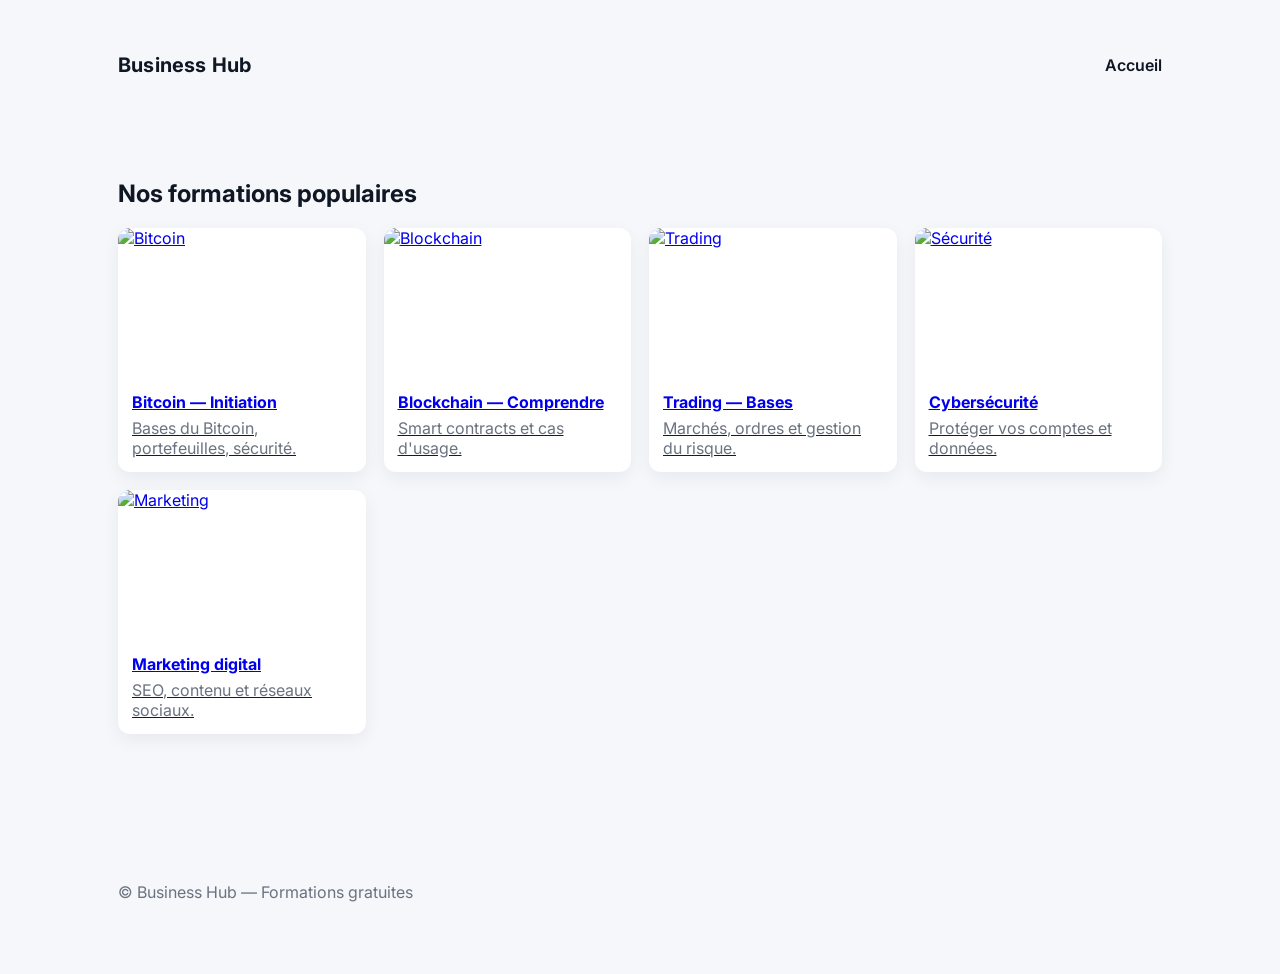
==== courses/index.html @ ba14acfb "Improve design: modern styles, hero image, course cards with photos, update course pages" ====
<!doctype html>
<html lang="fr">
<head>
  <meta charset="utf-8">
  <meta name="viewport" content="width=device-width,initial-scale=1">
  <title>Formations — Business Hub</title>
  <link href="https://fonts.googleapis.com/css2?family=Inter:wght@300;400;600;700&display=swap" rel="stylesheet">
  <link rel="stylesheet" href="/assets/css/styles.css">
</head>
<body>
  <header class="site-header"><div class="container header-inner"><h1 class="logo">Business Hub</h1><nav class="main-nav"><a href="/">Accueil</a></nav></div></header>
  <main class="container">
    <h2>Nos formations populaires</h2>
    <div class="grid">
      <article class="course-card"><a href="/courses/bitcoin/"><img src="https://images.unsplash.com/photo-1545239351-1141bd82e8a6?auto=format&fit=crop&w=800&q=60" alt="Bitcoin"><div class="card-body"><h4>Bitcoin — Initiation</h4><p>Bases du Bitcoin, portefeuilles, sécurité.</p></div></a></article>
      <article class="course-card"><a href="/courses/blockchain/"><img src="https://images.unsplash.com/photo-1556157382-97eda2d62296?auto=format&fit=crop&w=800&q=60" alt="Blockchain"><div class="card-body"><h4>Blockchain — Comprendre</h4><p>Smart contracts et cas d'usage.</p></div></a></article>
      <article class="course-card"><a href="/courses/trading/"><img src="https://images.unsplash.com/photo-1519824145371-296894a0daa9?auto=format&fit=crop&w=800&q=60" alt="Trading"><div class="card-body"><h4>Trading — Bases</h4><p>Marchés, ordres et gestion du risque.</p></div></a></article>
      <article class="course-card"><a href="/courses/security/"><img src="https://images.unsplash.com/photo-1526378720722-6b8f2a1b1a92?auto=format&fit=crop&w=800&q=60" alt="Sécurité"><div class="card-body"><h4>Cybersécurité</h4><p>Protéger vos comptes et données.</p></div></a></article>
      <article class="course-card"><a href="/courses/marketing/"><img src="https://images.unsplash.com/photo-1498050108023-c5249f4df085?auto=format&fit=crop&w=800&q=60" alt="Marketing"><div class="card-body"><h4>Marketing digital</h4><p>SEO, contenu et réseaux sociaux.</p></div></a></article>
    </div>
  </main>
  <footer class="site-footer"><div class="container footer-inner"><div><p class="muted">© Business Hub — Formations gratuites</p></div></div></footer>
</body>
</html>
---- assets/css/styles.css ----
/* Modern styles pour Business Hub */
:root{
  --bg: #f5f7fb;
  --card: #ffffff;
  --text: #0f1724;
  --muted: #6b7280;
  --accent: linear-gradient(90deg,#0ea5e9,#6366f1);
  --accent-color: #0ea5e9;
  --radius: 12px;
}
*{box-sizing:border-box}
body{font-family:Inter,Arial,Helvetica,sans-serif;margin:0;background:var(--bg);color:var(--text);-webkit-font-smoothing:antialiased}
.container{max-width:1100px;margin:0 auto;padding:28px}
.site-header{background:transparent;padding:12px 0}
.header-inner{display:flex;align-items:center;justify-content:space-between}
.logo{font-weight:700;font-size:20px;letter-spacing:0.2px}
.main-nav a{margin-left:18px;color:var(--text);text-decoration:none;font-weight:600}
.hero{background-image:linear-gradient(180deg, rgba(0,0,0,0.25), rgba(0,0,0,0.05)), url('https://images.unsplash.com/photo-1518770660439-4636190af475?auto=format&fit=crop&w=1600&q=60');background-size:cover;background-position:center;color:#fff;padding:64px 0;border-radius:16px;margin:20px 28px}
.hero-inner{display:flex;gap:24px;align-items:center}
.hero-text{flex:1}
.hero-text h2{font-size:36px;margin:0 0 12px;font-weight:700}
.lead{opacity:0.95;font-size:16px;margin-bottom:18px}
.hero-aside{width:240px;display:flex;flex-direction:column;gap:12px}
.card.small{background:rgba(255,255,255,0.06);padding:12px;border-radius:10px}
.card.small h4{margin:0 0 6px}
.btn{background:var(--accent-color);color:#fff;padding:10px 16px;border-radius:10px;text-decoration:none;font-weight:700}
.courses-section{margin-top:28px}
.courses-section h3{margin:10px 0 18px}
.grid{display:grid;grid-template-columns:repeat(auto-fit,minmax(240px,1fr));gap:18px}
.course-card{background:var(--card);border-radius:12px;overflow:hidden;box-shadow:0 6px 18px rgba(15,23,36,0.06);transition:transform .18s ease,box-shadow .18s ease}
.course-card:hover{transform:translateY(-6px);box-shadow:0 14px 30px rgba(2,6,23,0.12)}
.course-card img{width:100%;height:150px;object-fit:cover;display:block}
.course-card .card-body{padding:14px}
.course-card h4{margin:0 0 6px}
.course-card p{margin:0;color:var(--muted)}
.features{display:flex;gap:18px;margin:36px 28px}
.feature{background:var(--card);padding:18px;border-radius:12px;flex:1;box-shadow:0 6px 18px rgba(15,23,36,0.04)}
.site-footer{margin-top:48px;padding:28px 0;background:transparent}
.footer-inner{display:flex;justify-content:space-between;align-items:center}
.muted{color:var(--muted)}
@media(max-width:800px){
  .hero-inner{flex-direction:column}
  .hero-aside{width:100%;flex-direction:row}
  .features{flex-direction:column}
  .courses-section{margin:18px}
}
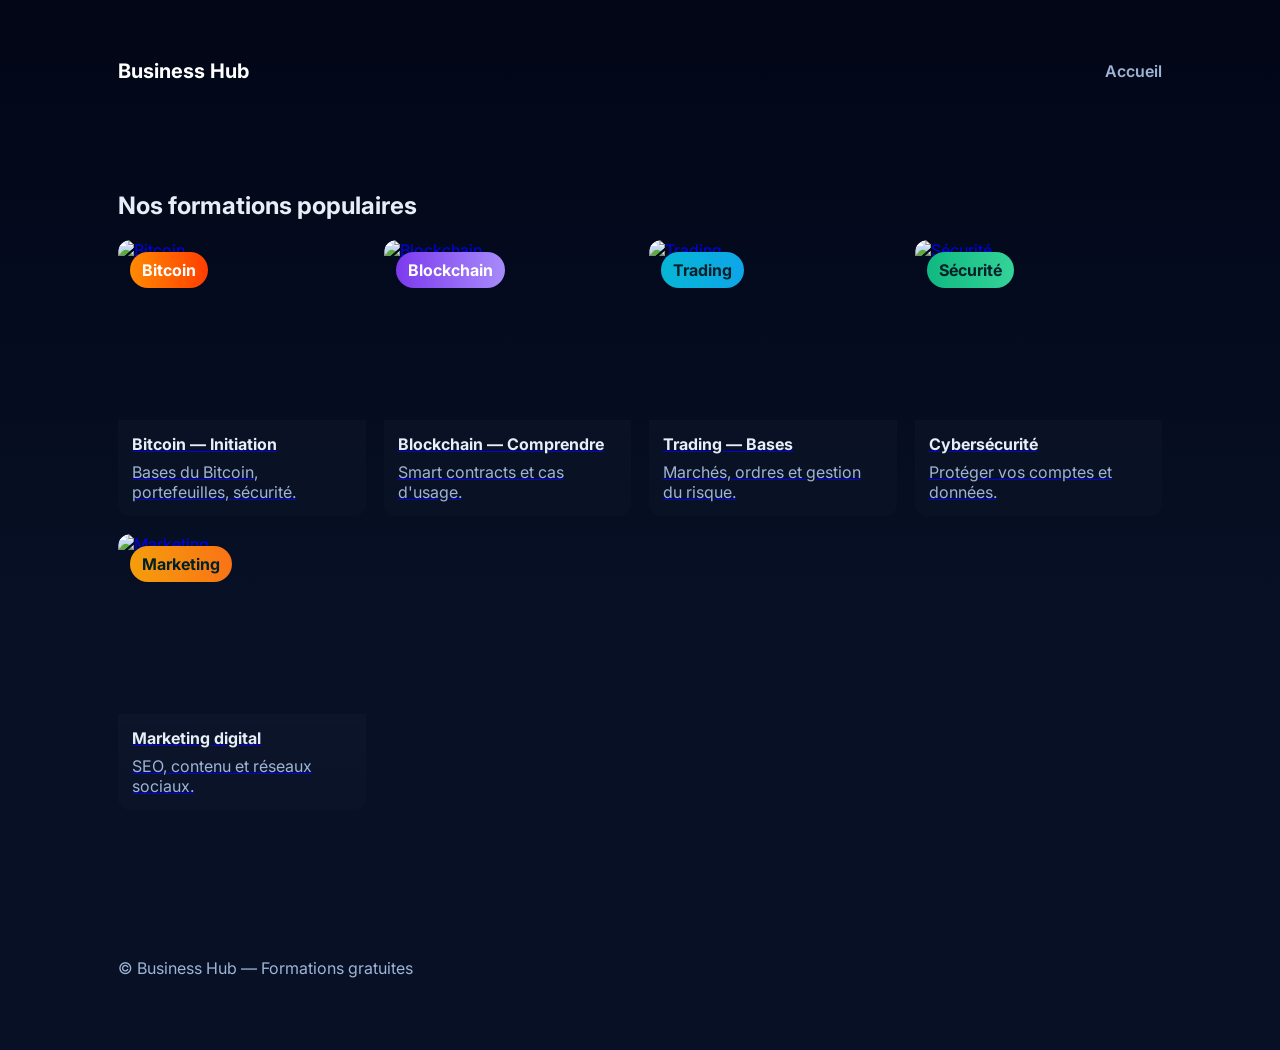
==== commit ec89ab32: "Apply Vibrant Gradient theme (Option A): update index, courses and styles" ====
--- a/courses/index.html
+++ b/courses/index.html
@@ -12,11 +12,11 @@
   <main class="container">
     <h2>Nos formations populaires</h2>
     <div class="grid">
-      <article class="course-card"><a href="/courses/bitcoin/"><img src="https://images.unsplash.com/photo-1545239351-1141bd82e8a6?auto=format&fit=crop&w=800&q=60" alt="Bitcoin"><div class="card-body"><h4>Bitcoin — Initiation</h4><p>Bases du Bitcoin, portefeuilles, sécurité.</p></div></a></article>
-      <article class="course-card"><a href="/courses/blockchain/"><img src="https://images.unsplash.com/photo-1556157382-97eda2d62296?auto=format&fit=crop&w=800&q=60" alt="Blockchain"><div class="card-body"><h4>Blockchain — Comprendre</h4><p>Smart contracts et cas d'usage.</p></div></a></article>
-      <article class="course-card"><a href="/courses/trading/"><img src="https://images.unsplash.com/photo-1519824145371-296894a0daa9?auto=format&fit=crop&w=800&q=60" alt="Trading"><div class="card-body"><h4>Trading — Bases</h4><p>Marchés, ordres et gestion du risque.</p></div></a></article>
-      <article class="course-card"><a href="/courses/security/"><img src="https://images.unsplash.com/photo-1526378720722-6b8f2a1b1a92?auto=format&fit=crop&w=800&q=60" alt="Sécurité"><div class="card-body"><h4>Cybersécurité</h4><p>Protéger vos comptes et données.</p></div></a></article>
-      <article class="course-card"><a href="/courses/marketing/"><img src="https://images.unsplash.com/photo-1498050108023-c5249f4df085?auto=format&fit=crop&w=800&q=60" alt="Marketing"><div class="card-body"><h4>Marketing digital</h4><p>SEO, contenu et réseaux sociaux.</p></div></a></article>
+      <article class="course-card"><a href="/courses/bitcoin/"><div class="card-media"><img src="https://images.unsplash.com/photo-1545239351-1141bd82e8a6?auto=format&fit=crop&w=1200&q=60" alt="Bitcoin"><span class="badge orange">Bitcoin</span></div><div class="card-body"><h4>Bitcoin — Initiation</h4><p>Bases du Bitcoin, portefeuilles, sécurité.</p></div></a></article>
+      <article class="course-card"><a href="/courses/blockchain/"><div class="card-media"><img src="https://images.unsplash.com/photo-1556157382-97eda2d62296?auto=format&fit=crop&w=1200&q=60" alt="Blockchain"><span class="badge purple">Blockchain</span></div><div class="card-body"><h4>Blockchain — Comprendre</h4><p>Smart contracts et cas d'usage.</p></div></a></article>
+      <article class="course-card"><a href="/courses/trading/"><div class="card-media"><img src="https://images.unsplash.com/photo-1519824145371-296894a0daa9?auto=format&fit=crop&w=1200&q=60" alt="Trading"><span class="badge blue">Trading</span></div><div class="card-body"><h4>Trading — Bases</h4><p>Marchés, ordres et gestion du risque.</p></div></a></article>
+      <article class="course-card"><a href="/courses/security/"><div class="card-media"><img src="https://images.unsplash.com/photo-1526378720722-6b8f2a1b1a92?auto=format&fit=crop&w=1200&q=60" alt="Sécurité"><span class="badge green">Sécurité</span></div><div class="card-body"><h4>Cybersécurité</h4><p>Protéger vos comptes et données.</p></div></a></article>
+      <article class="course-card"><a href="/courses/marketing/"><div class="card-media"><img src="https://images.unsplash.com/photo-1498050108023-c5249f4df085?auto=format&fit=crop&w=1200&q=60" alt="Marketing"><span class="badge yellow">Marketing</span></div><div class="card-body"><h4>Marketing digital</h4><p>SEO, contenu et réseaux sociaux.</p></div></a></article>
     </div>
   </main>
   <footer class="site-footer"><div class="container footer-inner"><div><p class="muted">© Business Hub — Formations gratuites</p></div></div></footer>
--- a/assets/css/styles.css
+++ b/assets/css/styles.css
@@ -1,40 +1,49 @@
-/* Modern styles pour Business Hub */
+/* Vibrant Gradient Theme for Business Hub */
 :root{
-  --bg: #f5f7fb;
-  --card: #ffffff;
-  --text: #0f1724;
-  --muted: #6b7280;
-  --accent: linear-gradient(90deg,#0ea5e9,#6366f1);
-  --accent-color: #0ea5e9;
-  --radius: 12px;
+  --bg: #0f1724; /* dark base under hero */
+  --site-bg: #0b1020;
+  --card-bg: rgba(255,255,255,0.02);
+  --text: #e6eef8;
+  --muted: #9fb4d6;
+  --accent-start: #7c3aed; /* violet */
+  --accent-end: #06b6d4; /* cyan */
+  --btn-color: linear-gradient(90deg,var(--accent-start),var(--accent-end));
+  --radius: 14px;
 }
 *{box-sizing:border-box}
-body{font-family:Inter,Arial,Helvetica,sans-serif;margin:0;background:var(--bg);color:var(--text);-webkit-font-smoothing:antialiased}
+body{font-family:Inter,Arial,Helvetica,sans-serif;margin:0;background:linear-gradient(180deg,#020617 0%, #071025 60%);color:var(--text);-webkit-font-smoothing:antialiased}
 .container{max-width:1100px;margin:0 auto;padding:28px}
-.site-header{background:transparent;padding:12px 0}
+.site-header{background:transparent;padding:18px 0}
 .header-inner{display:flex;align-items:center;justify-content:space-between}
-.logo{font-weight:700;font-size:20px;letter-spacing:0.2px}
-.main-nav a{margin-left:18px;color:var(--text);text-decoration:none;font-weight:600}
-.hero{background-image:linear-gradient(180deg, rgba(0,0,0,0.25), rgba(0,0,0,0.05)), url('https://images.unsplash.com/photo-1518770660439-4636190af475?auto=format&fit=crop&w=1600&q=60');background-size:cover;background-position:center;color:#fff;padding:64px 0;border-radius:16px;margin:20px 28px}
+.logo{font-weight:700;font-size:20px;color:#fff}
+.main-nav a{margin-left:18px;color:var(--muted);text-decoration:none;font-weight:600}
+.hero.vibrant-hero{padding:56px 0;border-radius:16px;margin:8px 28px;background:linear-gradient(135deg, rgba(124,58,237,0.85), rgba(6,182,212,0.85));box-shadow:0 18px 40px rgba(6,11,23,0.5)}
 .hero-inner{display:flex;gap:24px;align-items:center}
-.hero-text{flex:1}
-.hero-text h2{font-size:36px;margin:0 0 12px;font-weight:700}
-.lead{opacity:0.95;font-size:16px;margin-bottom:18px}
-.hero-aside{width:240px;display:flex;flex-direction:column;gap:12px}
-.card.small{background:rgba(255,255,255,0.06);padding:12px;border-radius:10px}
-.card.small h4{margin:0 0 6px}
-.btn{background:var(--accent-color);color:#fff;padding:10px 16px;border-radius:10px;text-decoration:none;font-weight:700}
+.hero-text{flex:1;color:#fff}
+.hero-text h2{font-size:40px;margin:0 0 12px;font-weight:800;letter-spacing:-0.4px}
+.lead{opacity:0.95;font-size:17px;margin-bottom:18px}
+.hero-aside{width:260px;display:flex;flex-direction:column;gap:12px}
+.card.small{background:rgba(255,255,255,0.08);padding:14px;border-radius:12px;color:#fff}
+.card.small.muted{background:rgba(0,0,0,0.12)}
+.btn-cta{display:inline-block;padding:12px 18px;border-radius:12px;color:#0b1020;font-weight:800;text-decoration:none;background:var(--btn-color)}
 .courses-section{margin-top:28px}
-.courses-section h3{margin:10px 0 18px}
+.courses-section h3{color:var(--text);margin:10px 0 18px}
 .grid{display:grid;grid-template-columns:repeat(auto-fit,minmax(240px,1fr));gap:18px}
-.course-card{background:var(--card);border-radius:12px;overflow:hidden;box-shadow:0 6px 18px rgba(15,23,36,0.06);transition:transform .18s ease,box-shadow .18s ease}
-.course-card:hover{transform:translateY(-6px);box-shadow:0 14px 30px rgba(2,6,23,0.12)}
-.course-card img{width:100%;height:150px;object-fit:cover;display:block}
-.course-card .card-body{padding:14px}
-.course-card h4{margin:0 0 6px}
+.course-card{background:transparent;border-radius:12px;overflow:hidden;transition:transform .18s ease,box-shadow .18s ease}
+.course-card .card-media{position:relative}
+.course-card img{width:100%;height:180px;object-fit:cover;display:block;border-radius:12px}
+.badge{position:absolute;left:12px;top:12px;padding:8px 12px;border-radius:999px;font-weight:700;color:#061226;background:rgba(255,255,255,0.9)}
+.badge.orange{background:linear-gradient(90deg,#ff8a00,#ff3d00);color:#fff}
+.badge.purple{background:linear-gradient(90deg,#7c3aed,#a78bfa);color:#fff}
+.badge.blue{background:linear-gradient(90deg,#06b6d4,#0ea5e9);color:#022126}
+.badge.green{background:linear-gradient(90deg,#10b981,#34d399);color:#022126}
+.badge.yellow{background:linear-gradient(90deg,#f59e0b,#f97316);color:#022126}
+.course-card .card-body{padding:14px;background:linear-gradient(180deg, rgba(255,255,255,0.02), rgba(255,255,255,0.01));border-radius:0 0 12px 12px}
+.course-card h4{margin:0 0 8px;color:var(--text);font-weight:700}
 .course-card p{margin:0;color:var(--muted)}
+.course-card:hover{transform:translateY(-8px);box-shadow:0 20px 50px rgba(2,6,23,0.6)}
 .features{display:flex;gap:18px;margin:36px 28px}
-.feature{background:var(--card);padding:18px;border-radius:12px;flex:1;box-shadow:0 6px 18px rgba(15,23,36,0.04)}
+.feature{background:linear-gradient(180deg, rgba(255,255,255,0.02), rgba(255,255,255,0.01));padding:18px;border-radius:12px;flex:1;color:var(--muted)}
 .site-footer{margin-top:48px;padding:28px 0;background:transparent}
 .footer-inner{display:flex;justify-content:space-between;align-items:center}
 .muted{color:var(--muted)}
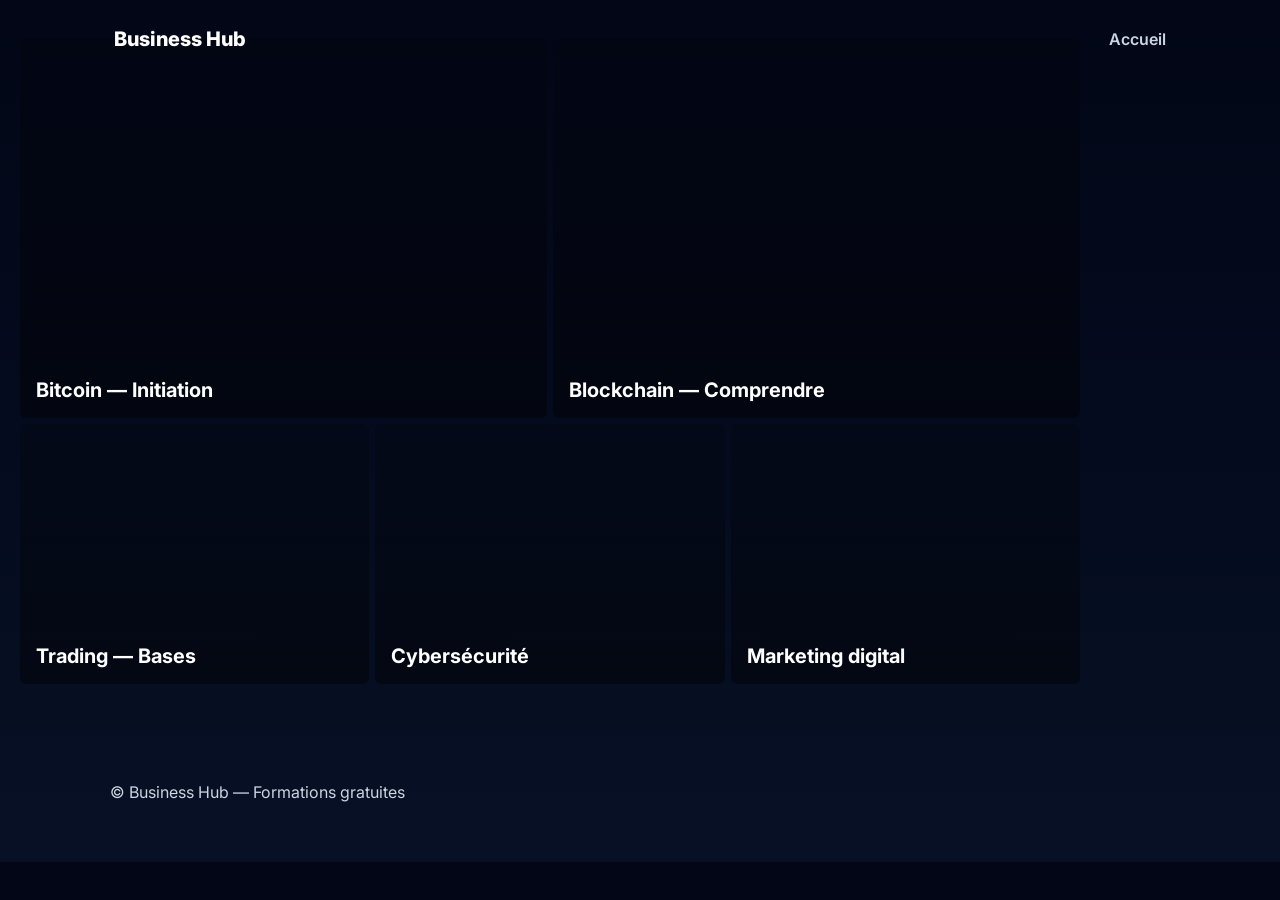
==== commit 25b86884: "Apply photo-centric full-bleed design: update index, css, courses pages" ====
--- a/courses/index.html
+++ b/courses/index.html
@@ -8,17 +8,16 @@
   <link rel="stylesheet" href="/assets/css/styles.css">
 </head>
 <body>
-  <header class="site-header"><div class="container header-inner"><h1 class="logo">Business Hub</h1><nav class="main-nav"><a href="/">Accueil</a></nav></div></header>
-  <main class="container">
-    <h2>Nos formations populaires</h2>
-    <div class="grid">
-      <article class="course-card"><a href="/courses/bitcoin/"><div class="card-media"><img src="https://images.unsplash.com/photo-1545239351-1141bd82e8a6?auto=format&fit=crop&w=1200&q=60" alt="Bitcoin"><span class="badge orange">Bitcoin</span></div><div class="card-body"><h4>Bitcoin — Initiation</h4><p>Bases du Bitcoin, portefeuilles, sécurité.</p></div></a></article>
-      <article class="course-card"><a href="/courses/blockchain/"><div class="card-media"><img src="https://images.unsplash.com/photo-1556157382-97eda2d62296?auto=format&fit=crop&w=1200&q=60" alt="Blockchain"><span class="badge purple">Blockchain</span></div><div class="card-body"><h4>Blockchain — Comprendre</h4><p>Smart contracts et cas d'usage.</p></div></a></article>
-      <article class="course-card"><a href="/courses/trading/"><div class="card-media"><img src="https://images.unsplash.com/photo-1519824145371-296894a0daa9?auto=format&fit=crop&w=1200&q=60" alt="Trading"><span class="badge blue">Trading</span></div><div class="card-body"><h4>Trading — Bases</h4><p>Marchés, ordres et gestion du risque.</p></div></a></article>
-      <article class="course-card"><a href="/courses/security/"><div class="card-media"><img src="https://images.unsplash.com/photo-1526378720722-6b8f2a1b1a92?auto=format&fit=crop&w=1200&q=60" alt="Sécurité"><span class="badge green">Sécurité</span></div><div class="card-body"><h4>Cybersécurité</h4><p>Protéger vos comptes et données.</p></div></a></article>
-      <article class="course-card"><a href="/courses/marketing/"><div class="card-media"><img src="https://images.unsplash.com/photo-1498050108023-c5249f4df085?auto=format&fit=crop&w=1200&q=60" alt="Marketing"><span class="badge yellow">Marketing</span></div><div class="card-body"><h4>Marketing digital</h4><p>SEO, contenu et réseaux sociaux.</p></div></a></article>
-    </div>
+  <header class="site-header simple"><div class="header-inner container"><h1 class="logo">Business Hub</h1><nav class="main-nav"><a href="/">Accueil</a></nav></div></header>
+  <main>
+    <section class="courses-photo-grid container">
+      <a class="grid-item" href="/courses/bitcoin/" style="background-image:url('https://images.unsplash.com/photo-1545239351-1141bd82e8a6?auto=format&fit=crop&w=1600&q=60')"><div class="overlay"><h3>Bitcoin — Initiation</h3></div></a>
+      <a class="grid-item" href="/courses/blockchain/" style="background-image:url('https://images.unsplash.com/photo-1556157382-97eda2d62296?auto=format&fit=crop&w=1600&q=60')"><div class="overlay"><h3>Blockchain — Comprendre</h3></div></a>
+      <a class="grid-item" href="/courses/trading/" style="background-image:url('https://images.unsplash.com/photo-1519824145371-296894a0daa9?auto=format&fit=crop&w=1600&q=60')"><div class="overlay"><h3>Trading — Bases</h3></div></a>
+      <a class="grid-item" href="/courses/security/" style="background-image:url('https://images.unsplash.com/photo-1526378720722-6b8f2a1b1a92?auto=format&fit=crop&w=1600&q=60')"><div class="overlay"><h3>Cybersécurité</h3></div></a>
+      <a class="grid-item" href="/courses/marketing/" style="background-image:url('https://images.unsplash.com/photo-1498050108023-c5249f4df085?auto=format&fit=crop&w=1600&q=60')"><div class="overlay"><h3>Marketing digital</h3></div></a>
+    </section>
   </main>
-  <footer class="site-footer"><div class="container footer-inner"><div><p class="muted">© Business Hub — Formations gratuites</p></div></div></footer>
+  <footer class="site-footer simple"><div class="container footer-inner"><p class="muted">© Business Hub — Formations gratuites</p></div></footer>
 </body>
 </html>
--- a/assets/css/styles.css
+++ b/assets/css/styles.css
@@ -1,55 +1,48 @@
-/* Vibrant Gradient Theme for Business Hub */
+/* Photo-first styles for Business Hub - full bleed, minimal contours */
 :root{
-  --bg: #0f1724; /* dark base under hero */
-  --site-bg: #0b1020;
-  --card-bg: rgba(255,255,255,0.02);
-  --text: #e6eef8;
-  --muted: #9fb4d6;
-  --accent-start: #7c3aed; /* violet */
-  --accent-end: #06b6d4; /* cyan */
-  --btn-color: linear-gradient(90deg,var(--accent-start),var(--accent-end));
-  --radius: 14px;
+  --bg-dark:#061226;
+  --text:#ffffff;
+  --muted:#cbd5e1;
+  --accent-start:#7c3aed;
+  --accent-end:#06b6d4;
 }
 *{box-sizing:border-box}
-body{font-family:Inter,Arial,Helvetica,sans-serif;margin:0;background:linear-gradient(180deg,#020617 0%, #071025 60%);color:var(--text);-webkit-font-smoothing:antialiased}
-.container{max-width:1100px;margin:0 auto;padding:28px}
-.site-header{background:transparent;padding:18px 0}
-.header-inner{display:flex;align-items:center;justify-content:space-between}
-.logo{font-weight:700;font-size:20px;color:#fff}
-.main-nav a{margin-left:18px;color:var(--muted);text-decoration:none;font-weight:600}
-.hero.vibrant-hero{padding:56px 0;border-radius:16px;margin:8px 28px;background:linear-gradient(135deg, rgba(124,58,237,0.85), rgba(6,182,212,0.85));box-shadow:0 18px 40px rgba(6,11,23,0.5)}
-.hero-inner{display:flex;gap:24px;align-items:center}
-.hero-text{flex:1;color:#fff}
-.hero-text h2{font-size:40px;margin:0 0 12px;font-weight:800;letter-spacing:-0.4px}
-.lead{opacity:0.95;font-size:17px;margin-bottom:18px}
-.hero-aside{width:260px;display:flex;flex-direction:column;gap:12px}
-.card.small{background:rgba(255,255,255,0.08);padding:14px;border-radius:12px;color:#fff}
-.card.small.muted{background:rgba(0,0,0,0.12)}
-.btn-cta{display:inline-block;padding:12px 18px;border-radius:12px;color:#0b1020;font-weight:800;text-decoration:none;background:var(--btn-color)}
-.courses-section{margin-top:28px}
-.courses-section h3{color:var(--text);margin:10px 0 18px}
-.grid{display:grid;grid-template-columns:repeat(auto-fit,minmax(240px,1fr));gap:18px}
-.course-card{background:transparent;border-radius:12px;overflow:hidden;transition:transform .18s ease,box-shadow .18s ease}
-.course-card .card-media{position:relative}
-.course-card img{width:100%;height:180px;object-fit:cover;display:block;border-radius:12px}
-.badge{position:absolute;left:12px;top:12px;padding:8px 12px;border-radius:999px;font-weight:700;color:#061226;background:rgba(255,255,255,0.9)}
-.badge.orange{background:linear-gradient(90deg,#ff8a00,#ff3d00);color:#fff}
-.badge.purple{background:linear-gradient(90deg,#7c3aed,#a78bfa);color:#fff}
-.badge.blue{background:linear-gradient(90deg,#06b6d4,#0ea5e9);color:#022126}
-.badge.green{background:linear-gradient(90deg,#10b981,#34d399);color:#022126}
-.badge.yellow{background:linear-gradient(90deg,#f59e0b,#f97316);color:#022126}
-.course-card .card-body{padding:14px;background:linear-gradient(180deg, rgba(255,255,255,0.02), rgba(255,255,255,0.01));border-radius:0 0 12px 12px}
-.course-card h4{margin:0 0 8px;color:var(--text);font-weight:700}
-.course-card p{margin:0;color:var(--muted)}
-.course-card:hover{transform:translateY(-8px);box-shadow:0 20px 50px rgba(2,6,23,0.6)}
-.features{display:flex;gap:18px;margin:36px 28px}
-.feature{background:linear-gradient(180deg, rgba(255,255,255,0.02), rgba(255,255,255,0.01));padding:18px;border-radius:12px;flex:1;color:var(--muted)}
-.site-footer{margin-top:48px;padding:28px 0;background:transparent}
-.footer-inner{display:flex;justify-content:space-between;align-items:center}
+body{font-family:Inter,Arial,Helvetica,sans-serif;margin:0;background:linear-gradient(180deg,#020617 0%, #071025 100%);color:var(--text);-webkit-font-smoothing:antialiased}
+.container{max-width:1100px;margin:0 auto;padding:20px}
+.site-header.simple{position:fixed;top:0;left:0;right:0;background:transparent;padding:14px 0;z-index:40}
+.header-inner{display:flex;align-items:center;justify-content:space-between;padding:0 24px}
+.logo{font-weight:800;font-size:20px;color:#fff}
+.main-nav a{color:var(--muted);text-decoration:none;font-weight:600}
+
+/* Hero full-bleed */
+.hero.photo-hero{position:relative;height:64vh;min-height:420px;display:block}
+.hero-img{position:absolute;inset:0;width:100%;height:100%;object-fit:cover;filter:brightness(0.55);}
+.hero-overlay{position:relative;z-index:2;max-width:980px;margin:0 auto;padding:80px 24px;color:#fff;text-align:left}
+.hero-overlay h2{font-size:44px;margin:0 0 12px;line-height:1.02}
+.lead{font-size:18px;opacity:0.95;margin-bottom:18px}
+.btn-cta{display:inline-block;padding:12px 18px;border-radius:12px;color:#061226;font-weight:800;text-decoration:none;background:linear-gradient(90deg,var(--accent-start),var(--accent-end))}
+
+/* Photo grid - large tiles */
+.courses-photo-grid{display:grid;grid-template-columns:repeat(12,1fr);gap:6px;margin:18px 0}
+.grid-item{position:relative;display:block;height:260px;background-size:cover;background-position:center;border-radius:6px;grid-column:auto / span 12}
+.grid-item .overlay{position:absolute;inset:0;background:linear-gradient(180deg,rgba(0,0,0,0.2),rgba(0,0,0,0.45));display:flex;align-items:flex-end;padding:16px;border-radius:6px}
+.grid-item h3{margin:0;color:#fff;font-size:20px}
+
+/* Responsive layout: make first two tiles larger on wide screens */
+@media(min-width:900px){
+  .grid-item:nth-child(1){grid-column:span 6;height:380px}
+  .grid-item:nth-child(2){grid-column:span 6;height:380px}
+  .grid-item:nth-child(3){grid-column:span 4;height:260px}
+  .grid-item:nth-child(4){grid-column:span 4;height:260px}
+  .grid-item:nth-child(5){grid-column:span 4;height:260px}
+}
+
+.simple-info{padding:20px 24px;text-align:center}
 .muted{color:var(--muted)}
-@media(max-width:800px){
-  .hero-inner{flex-direction:column}
-  .hero-aside{width:100%;flex-direction:row}
-  .features{flex-direction:column}
-  .courses-section{margin:18px}
+.site-footer.simple{padding:24px 0}
+
+@media(max-width:600px){
+  .hero-overlay{padding:40px 16px;text-align:center}
+  .hero-overlay h2{font-size:26px}
+  .grid-item{height:180px}
 }
